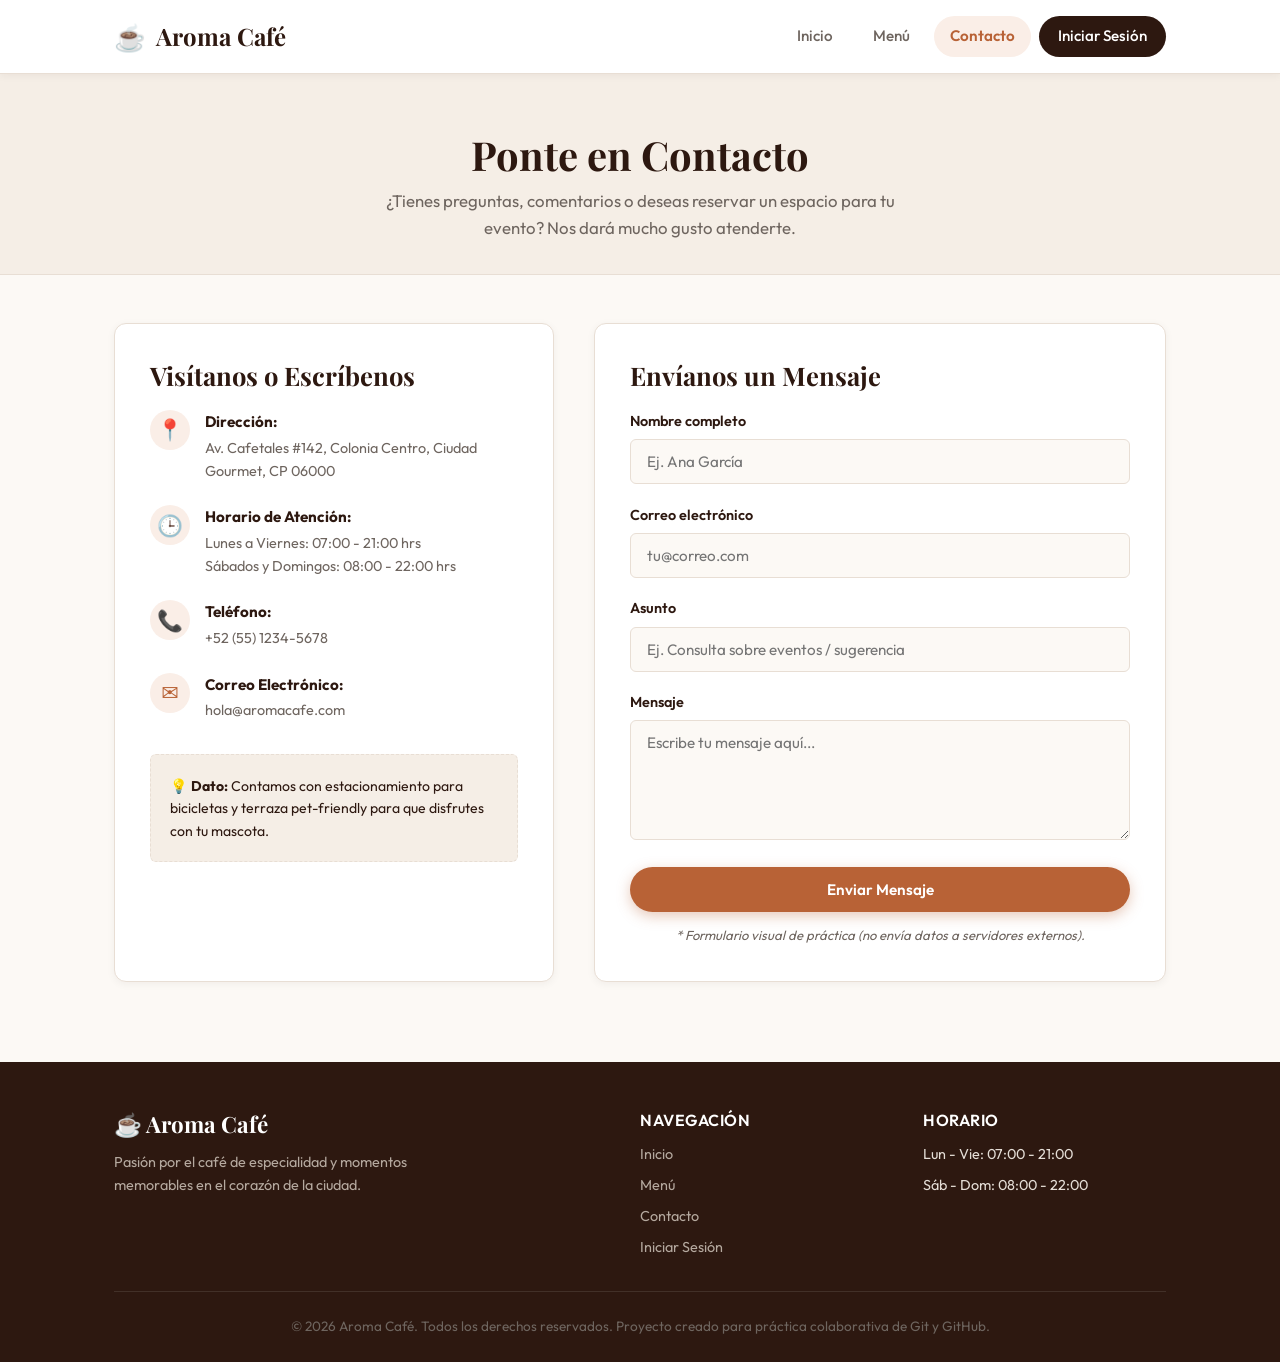
==== pages/contact.html @ f4ea8439 "Project Init" ====
<!DOCTYPE html>
<html lang="es">
<head>
  <meta charset="UTF-8">
  <meta name="viewport" content="width=device-width, initial-scale=1.0">
  <meta name="description" content="Contacto - Aroma Café. Horarios, ubicación y formulario de contacto.">
  <title>Aroma Café | Contacto</title>
  <link rel="stylesheet" href="../css/styles.css">
</head>
<body>

  <!-- Encabezado y Navegación -->
  <header class="site-header">
    <div class="container">
      <a href="../index.html" class="brand" id="brand-logo">
        <span class="brand-icon">☕</span>
        <span>Aroma Café</span>
      </a>
      <nav>
        <ul class="main-nav">
          <li><a href="../index.html" class="nav-link" id="nav-home">Inicio</a></li>
          <li><a href="menu.html" class="nav-link" id="nav-menu">Menú</a></li>
          <li><a href="contact.html" class="nav-link active" id="nav-contact">Contacto</a></li>
          <li><a href="login.html" class="nav-link btn-nav" id="nav-login">Iniciar Sesión</a></li>
        </ul>
      </nav>
    </div>
  </header>

  <main>
    <!-- Encabezado de la página -->
    <section class="page-header">
      <div class="container">
        <h1>Ponte en Contacto</h1>
        <p>¿Tienes preguntas, comentarios o deseas reservar un espacio para tu evento? Nos dará mucho gusto atenderte.</p>
      </div>
    </section>

    <!-- Contenido Principal: Datos y Formulario -->
    <section class="contact-section">
      <div class="container">
        <div class="contact-layout">

          <!-- Información de Contacto -->
          <aside class="contact-info-card">
            <h2>Visítanos o Escríbenos</h2>
            
            <ul class="info-list">
              <li class="info-item">
                <span class="info-icon">📍</span>
                <div class="info-content">
                  <strong>Dirección:</strong>
                  <p>Av. Cafetales #142, Colonia Centro, Ciudad Gourmet, CP 06000</p>
                </div>
              </li>

              <li class="info-item">
                <span class="info-icon">🕒</span>
                <div class="info-content">
                  <strong>Horario de Atención:</strong>
                  <p>Lunes a Viernes: 07:00 - 21:00 hrs</p>
                  <p>Sábados y Domingos: 08:00 - 22:00 hrs</p>
                </div>
              </li>

              <li class="info-item">
                <span class="info-icon">📞</span>
                <div class="info-content">
                  <strong>Teléfono:</strong>
                  <p>+52 (55) 1234-5678</p>
                </div>
              </li>

              <li class="info-item">
                <span class="info-icon">✉️</span>
                <div class="info-content">
                  <strong>Correo Electrónico:</strong>
                  <p>hola@aromacafe.com</p>
                </div>
              </li>
            </ul>

            <div style="background-color: var(--color-surface-soft); padding: 1.2rem; border-radius: var(--radius-sm); border: 1px dashed var(--color-border);">
              <p style="font-size: 0.88rem; margin: 0; color: var(--color-primary);">
                💡 <strong>Dato:</strong> Contamos con estacionamiento para bicicletas y terraza pet-friendly para que disfrutes con tu mascota.
              </p>
            </div>
          </aside>

          <!-- Formulario Visual de Contacto -->
          <section class="contact-form-card">
            <h2>Envíanos un Mensaje</h2>
            <form action="#" method="get" onsubmit="event.preventDefault(); alert('¡Gracias por tu mensaje! (Demostración visual)');">
              
              <div class="form-group">
                <label for="contact-name">Nombre completo</label>
                <input type="text" id="contact-name" class="form-control" placeholder="Ej. Ana García" required>
              </div>

              <div class="form-group">
                <label for="contact-email">Correo electrónico</label>
                <input type="email" id="contact-email" class="form-control" placeholder="tu@correo.com" required>
              </div>

              <div class="form-group">
                <label for="contact-subject">Asunto</label>
                <input type="text" id="contact-subject" class="form-control" placeholder="Ej. Consulta sobre eventos / sugerencia" required>
              </div>

              <div class="form-group">
                <label for="contact-message">Mensaje</label>
                <textarea id="contact-message" class="form-control" placeholder="Escribe tu mensaje aquí..." required></textarea>
              </div>

              <button type="submit" class="btn btn-primary btn-block" id="btn-submit-contact">Enviar Mensaje</button>
              <p class="form-notice">* Formulario visual de práctica (no envía datos a servidores externos).</p>
            </form>
          </section>

        </div>
      </div>
    </section>
  </main>

  <!-- Pie de Página -->
  <footer class="site-footer">
    <div class="container">
      <div class="footer-grid">
        <div class="footer-brand">
          <h3>☕ Aroma Café</h3>
          <p>Pasión por el café de especialidad y momentos memorables en el corazón de la ciudad.</p>
        </div>
        <div class="footer-col">
          <h4>Navegación</h4>
          <ul class="footer-links">
            <li><a href="../index.html">Inicio</a></li>
            <li><a href="menu.html">Menú</a></li>
            <li><a href="contact.html">Contacto</a></li>
            <li><a href="login.html">Iniciar Sesión</a></li>
          </ul>
        </div>
        <div class="footer-col">
          <h4>Horario</h4>
          <ul class="footer-links">
            <li>Lun - Vie: 07:00 - 21:00</li>
            <li>Sáb - Dom: 08:00 - 22:00</li>
          </ul>
        </div>
      </div>
      <div class="footer-bottom">
        <p>&copy; 2026 Aroma Café. Todos los derechos reservados. Proyecto creado para práctica colaborativa de Git y GitHub.</p>
      </div>
    </div>
  </footer>

</body>
</html>
---- css/styles.css ----
/* ========================================================
   Aroma Café - Estilos Globales y Diseño Responsive
   ======================================================== */

@import url('https://fonts.googleapis.com/css2?family=Outfit:wght@300;400;500;600;700&family=Playfair+Display:ital,wght@0,600;0,700;1,400&display=swap');

:root {
  --color-bg: #fcf9f5;
  --color-surface: #ffffff;
  --color-surface-soft: #f5eee6;
  --color-primary: #2d1810;
  --color-primary-light: #4a2818;
  --color-accent: #b86236;
  --color-accent-hover: #9c4f27;
  --color-accent-soft: #faeee7;
  --color-text: #26211d;
  --color-text-muted: #6e655f;
  --color-border: #e8ded4;

  --font-heading: 'Playfair Display', Georgia, serif;
  --font-body: 'Outfit', system-ui, -apple-system, sans-serif;

  --shadow-sm: 0 2px 8px rgba(45, 24, 16, 0.05);
  --shadow-md: 0 6px 20px rgba(45, 24, 16, 0.08);
  --shadow-lg: 0 12px 32px rgba(45, 24, 16, 0.12);

  --radius-sm: 6px;
  --radius-md: 12px;
  --radius-lg: 20px;
  --radius-full: 9999px;

  --transition: all 0.25s ease;
  --container-width: 1100px;
}

/* Reset y Bases */
*, *::before, *::after {
  box-sizing: border-box;
  margin: 0;
  padding: 0;
}

html {
  scroll-behavior: smooth;
}

body {
  font-family: var(--font-body);
  background-color: var(--color-bg);
  color: var(--color-text);
  line-height: 1.6;
  min-height: 100vh;
  display: flex;
  flex-direction: column;
}

/* Tipografía */
h1, h2, h3, h4 {
  font-family: var(--font-heading);
  color: var(--color-primary);
  line-height: 1.25;
}

p {
  color: var(--color-text-muted);
}

a {
  color: inherit;
  text-decoration: none;
  transition: var(--transition);
}

/* Contenedor */
.container {
  width: 100%;
  max-width: var(--container-width);
  margin: 0 auto;
  padding: 0 1.5rem;
}

/* Encabezado y Navegación */
.site-header {
  background-color: var(--color-surface);
  border-bottom: 1px solid var(--color-border);
  position: sticky;
  top: 0;
  z-index: 100;
  box-shadow: var(--shadow-sm);
}

.site-header .container {
  display: flex;
  justify-content: space-between;
  align-items: center;
  padding-top: 1rem;
  padding-bottom: 1rem;
}

.brand {
  display: flex;
  align-items: center;
  gap: 0.6rem;
  font-family: var(--font-heading);
  font-size: 1.5rem;
  font-weight: 700;
  color: var(--color-primary);
}

.brand-icon {
  font-size: 1.6rem;
}

.main-nav {
  display: flex;
  gap: 0.5rem;
  align-items: center;
  list-style: none;
}

.nav-link {
  display: inline-block;
  padding: 0.5rem 1rem;
  font-size: 0.95rem;
  font-weight: 500;
  color: var(--color-text-muted);
  border-radius: var(--radius-full);
  transition: var(--transition);
}

.nav-link:hover {
  color: var(--color-accent);
  background-color: var(--color-accent-soft);
}

.nav-link.active {
  color: var(--color-accent);
  background-color: var(--color-accent-soft);
  font-weight: 600;
}

.nav-link.btn-nav {
  background-color: var(--color-primary);
  color: #ffffff;
  padding: 0.5rem 1.2rem;
}

.nav-link.btn-nav:hover {
  background-color: var(--color-accent);
  color: #ffffff;
}

/* Botones */
.btn {
  display: inline-flex;
  align-items: center;
  justify-content: center;
  gap: 0.5rem;
  font-family: var(--font-body);
  font-size: 0.95rem;
  font-weight: 600;
  padding: 0.75rem 1.6rem;
  border-radius: var(--radius-full);
  border: 1px solid transparent;
  cursor: pointer;
  transition: var(--transition);
  text-decoration: none;
}

.btn-primary {
  background-color: var(--color-accent);
  color: #ffffff;
  box-shadow: 0 4px 14px rgba(184, 98, 54, 0.35);
}

.btn-primary:hover {
  background-color: var(--color-accent-hover);
  transform: translateY(-2px);
  box-shadow: 0 6px 18px rgba(184, 98, 54, 0.45);
}

.btn-secondary {
  background-color: transparent;
  color: var(--color-primary);
  border-color: var(--color-primary);
}

.btn-secondary:hover {
  background-color: var(--color-surface-soft);
  transform: translateY(-2px);
}

.btn-block {
  width: 100%;
}

/* Hero Section (Inicio) */
.hero {
  padding: 5rem 0 4rem;
  text-align: center;
  background: radial-gradient(circle at top, #fff3ea 0%, var(--color-bg) 70%);
}

.hero-badge {
  display: inline-block;
  background-color: var(--color-accent-soft);
  color: var(--color-accent);
  padding: 0.35rem 1rem;
  font-size: 0.85rem;
  font-weight: 600;
  letter-spacing: 0.5px;
  text-transform: uppercase;
  border-radius: var(--radius-full);
  margin-bottom: 1.2rem;
  border: 1px solid rgba(184, 98, 54, 0.2);
}

.hero-title {
  font-size: 3rem;
  margin-bottom: 1.2rem;
  max-width: 780px;
  margin-left: auto;
  margin-right: auto;
}

.hero-subtitle {
  font-size: 1.15rem;
  max-width: 620px;
  margin: 0 auto 2.2rem;
}

.hero-actions {
  display: flex;
  justify-content: center;
  gap: 1rem;
  flex-wrap: wrap;
}

/* Sección de Características (Inicio) */
.features {
  padding: 4rem 0;
}

.features-grid {
  display: grid;
  grid-template-columns: repeat(auto-fit, minmax(280px, 1fr));
  gap: 2rem;
}

.feature-card {
  background-color: var(--color-surface);
  border: 1px solid var(--color-border);
  border-radius: var(--radius-md);
  padding: 2rem;
  text-align: center;
  transition: var(--transition);
  box-shadow: var(--shadow-sm);
}

.feature-card:hover {
  transform: translateY(-4px);
  box-shadow: var(--shadow-md);
  border-color: var(--color-accent);
}

.feature-icon {
  font-size: 2.4rem;
  margin-bottom: 1rem;
  display: inline-block;
}

.feature-card h3 {
  font-size: 1.3rem;
  margin-bottom: 0.6rem;
}

/* Banner de Frase / Experiencia */
.quote-banner {
  background-color: var(--color-surface-soft);
  border-top: 1px solid var(--color-border);
  border-bottom: 1px solid var(--color-border);
  padding: 3.5rem 0;
  text-align: center;
  margin-top: 2rem;
}

.quote-banner blockquote {
  font-family: var(--font-heading);
  font-style: italic;
  font-size: 1.4rem;
  color: var(--color-primary);
  max-width: 750px;
  margin: 0 auto 0.8rem;
}

.quote-banner cite {
  font-size: 0.9rem;
  color: var(--color-accent);
  font-weight: 600;
  text-transform: uppercase;
  letter-spacing: 1px;
}

/* Encabezados de Página Interna */
.page-header {
  padding: 3.5rem 0 2rem;
  text-align: center;
  background-color: var(--color-surface-soft);
  border-bottom: 1px solid var(--color-border);
  margin-bottom: 3rem;
}

.page-header h1 {
  font-size: 2.5rem;
  margin-bottom: 0.5rem;
}

.page-header p {
  font-size: 1.05rem;
  max-width: 550px;
  margin: 0 auto;
}

/* Menú de Productos */
.menu-section {
  padding-bottom: 5rem;
}

.menu-grid {
  display: grid;
  grid-template-columns: repeat(auto-fit, minmax(260px, 1fr));
  gap: 2rem;
}

.product-card {
  background-color: var(--color-surface);
  border: 1px solid var(--color-border);
  border-radius: var(--radius-md);
  padding: 1.8rem;
  display: flex;
  flex-direction: column;
  justify-content: space-between;
  transition: var(--transition);
  box-shadow: var(--shadow-sm);
  position: relative;
}

.product-card:hover {
  transform: translateY(-4px);
  box-shadow: var(--shadow-md);
  border-color: var(--color-accent);
}

.product-badge {
  position: absolute;
  top: 1rem;
  right: 1rem;
  background-color: var(--color-accent-soft);
  color: var(--color-accent);
  font-size: 0.75rem;
  font-weight: 700;
  padding: 0.2rem 0.6rem;
  border-radius: var(--radius-full);
  text-transform: uppercase;
}

.product-icon {
  font-size: 2.8rem;
  margin-bottom: 1rem;
}

.product-card h3 {
  font-size: 1.35rem;
  margin-bottom: 0.5rem;
}

.product-card p {
  font-size: 0.92rem;
  margin-bottom: 1.4rem;
  flex-grow: 1;
}

.product-footer {
  display: flex;
  justify-content: space-between;
  align-items: center;
  padding-top: 1rem;
  border-top: 1px dashed var(--color-border);
}

.product-price {
  font-family: var(--font-heading);
  font-size: 1.4rem;
  font-weight: 700;
  color: var(--color-accent);
}

.product-status {
  font-size: 0.8rem;
  color: #2e7d32;
  font-weight: 600;
}

/* Página de Contacto */
.contact-section {
  padding-bottom: 5rem;
}

.contact-layout {
  display: grid;
  grid-template-columns: 1fr 1.3fr;
  gap: 2.5rem;
}

.contact-info-card,
.contact-form-card {
  background-color: var(--color-surface);
  border: 1px solid var(--color-border);
  border-radius: var(--radius-md);
  padding: 2.2rem;
  box-shadow: var(--shadow-sm);
}

.contact-info-card h2,
.contact-form-card h2 {
  font-size: 1.6rem;
  margin-bottom: 1.2rem;
}

.info-list {
  list-style: none;
  display: flex;
  flex-direction: column;
  gap: 1.4rem;
  margin-bottom: 2rem;
}

.info-item {
  display: flex;
  align-items: flex-start;
  gap: 0.9rem;
}

.info-icon {
  font-size: 1.3rem;
  color: var(--color-accent);
  background-color: var(--color-accent-soft);
  width: 40px;
  height: 40px;
  display: flex;
  align-items: center;
  justify-content: center;
  border-radius: var(--radius-full);
  flex-shrink: 0;
}

.info-content strong {
  display: block;
  font-size: 0.95rem;
  color: var(--color-primary);
  margin-bottom: 0.15rem;
}

.info-content p {
  font-size: 0.9rem;
  margin: 0;
}

/* Formularios */
.form-group {
  margin-bottom: 1.2rem;
}

.form-group label {
  display: block;
  font-size: 0.9rem;
  font-weight: 600;
  color: var(--color-primary);
  margin-bottom: 0.4rem;
}

.form-control {
  width: 100%;
  font-family: var(--font-body);
  font-size: 0.95rem;
  padding: 0.75rem 1rem;
  border: 1px solid var(--color-border);
  border-radius: var(--radius-sm);
  background-color: var(--color-bg);
  color: var(--color-text);
  transition: var(--transition);
}

.form-control:focus {
  outline: none;
  border-color: var(--color-accent);
  box-shadow: 0 0 0 3px rgba(184, 98, 54, 0.15);
  background-color: #ffffff;
}

textarea.form-control {
  min-height: 120px;
  resize: vertical;
}

.form-notice {
  font-size: 0.82rem;
  color: var(--color-text-muted);
  margin-top: 0.8rem;
  text-align: center;
  font-style: italic;
}

/* Página de Inicio de Sesión */
.login-section {
  display: flex;
  justify-content: center;
  align-items: center;
  padding: 3rem 0 5rem;
  flex-grow: 1;
}

.login-card {
  background-color: var(--color-surface);
  border: 1px solid var(--color-border);
  border-radius: var(--radius-lg);
  padding: 2.5rem;
  width: 100%;
  max-width: 440px;
  box-shadow: var(--shadow-md);
  text-align: center;
}

.login-header {
  margin-bottom: 2rem;
}

.login-logo {
  font-size: 3rem;
  display: inline-block;
  margin-bottom: 0.8rem;
}

.login-header h1 {
  font-size: 1.8rem;
  margin-bottom: 0.4rem;
}

.login-form {
  text-align: left;
}

.form-options {
  display: flex;
  justify-content: space-between;
  align-items: center;
  font-size: 0.85rem;
  margin-bottom: 1.4rem;
}

.checkbox-label {
  display: flex;
  align-items: center;
  gap: 0.4rem;
  cursor: pointer;
  color: var(--color-text-muted);
}

.checkbox-label input {
  accent-color: var(--color-accent);
}

.forgot-link {
  color: var(--color-accent);
  font-weight: 500;
}

.forgot-link:hover {
  text-decoration: underline;
}

.login-footer {
  margin-top: 1.8rem;
  padding-top: 1.4rem;
  border-top: 1px solid var(--color-border);
  font-size: 0.9rem;
}

.login-footer a {
  color: var(--color-accent);
  font-weight: 600;
}

.login-footer a:hover {
  text-decoration: underline;
}

/* Pie de Página */
.site-footer {
  margin-top: auto;
  background-color: var(--color-primary);
  color: #e5ded7;
  padding: 3rem 0 1.5rem;
}

.footer-grid {
  display: grid;
  grid-template-columns: 2fr 1fr 1fr;
  gap: 2.5rem;
  margin-bottom: 2rem;
}

.footer-brand h3 {
  color: #ffffff;
  font-size: 1.4rem;
  margin-bottom: 0.8rem;
}

.footer-brand p {
  color: #b5a99f;
  max-width: 320px;
  font-size: 0.9rem;
}

.footer-col h4 {
  color: #ffffff;
  font-size: 1rem;
  margin-bottom: 0.8rem;
  font-family: var(--font-body);
  font-weight: 600;
  text-transform: uppercase;
  letter-spacing: 0.5px;
}

.footer-links {
  list-style: none;
  display: flex;
  flex-direction: column;
  gap: 0.5rem;
  font-size: 0.9rem;
}

.footer-links a {
  color: #b5a99f;
}

.footer-links a:hover {
  color: #ffffff;
}

.footer-bottom {
  border-top: 1px solid rgba(255, 255, 255, 0.1);
  padding-top: 1.5rem;
  text-align: center;
  font-size: 0.85rem;
  color: #9c9086;
}

/* Media Queries (Responsive) */
@media (max-width: 768px) {
  .site-header .container {
    flex-direction: column;
    gap: 1rem;
  }

  .main-nav {
    flex-wrap: wrap;
    justify-content: center;
    gap: 0.4rem;
  }

  .nav-link {
    padding: 0.4rem 0.8rem;
    font-size: 0.88rem;
  }

  .hero {
    padding: 3.5rem 0 2.5rem;
  }

  .hero-title {
    font-size: 2.2rem;
  }

  .hero-subtitle {
    font-size: 1rem;
  }

  .contact-layout {
    grid-template-columns: 1fr;
  }

  .footer-grid {
    grid-template-columns: 1fr;
    gap: 1.8rem;
  }

  .page-header {
    padding: 2.5rem 0 1.5rem;
  }

  .page-header h1 {
    font-size: 2rem;
  }

  .login-card {
    padding: 2rem 1.5rem;
  }
}
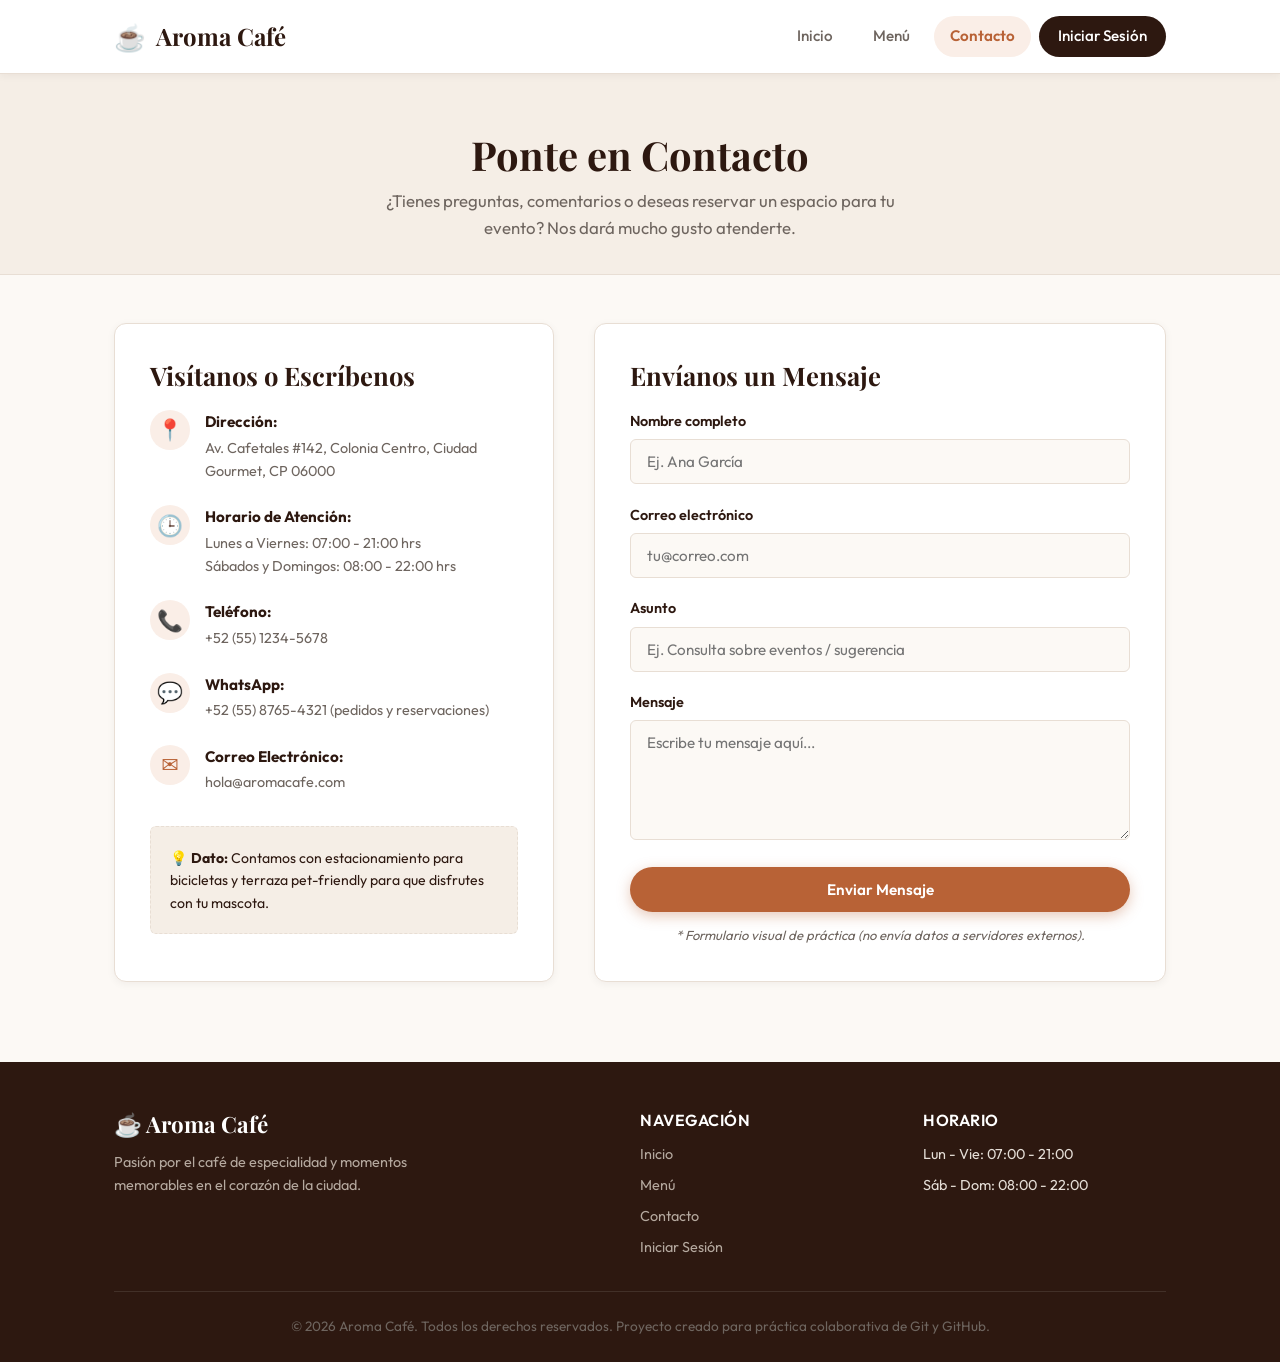
==== commit 530507ef: "feat(contact): agregar canal de WhatsApp a la tarjeta de contacto" ====
--- a/pages/contact.html
+++ b/pages/contact.html
@@ -68,6 +68,14 @@
                 <div class="info-content">
                   <strong>Teléfono:</strong>
                   <p>+52 (55) 1234-5678</p>
+                </div>
+              </li>
+
+              <li class="info-item">
+                <span class="info-icon">💬</span>
+                <div class="info-content">
+                  <strong>WhatsApp:</strong>
+                  <p>+52 (55) 8765-4321 (pedidos y reservaciones)</p>
                 </div>
               </li>
 
--- a/css/styles.css
+++ b/css/styles.css
@@ -364,6 +364,11 @@
   text-transform: uppercase;
 }
 
+.product-badge-limited {
+  background-color: var(--color-primary);
+  color: #ffffff;
+}
+
 .product-icon {
   font-size: 2.8rem;
   margin-bottom: 1rem;
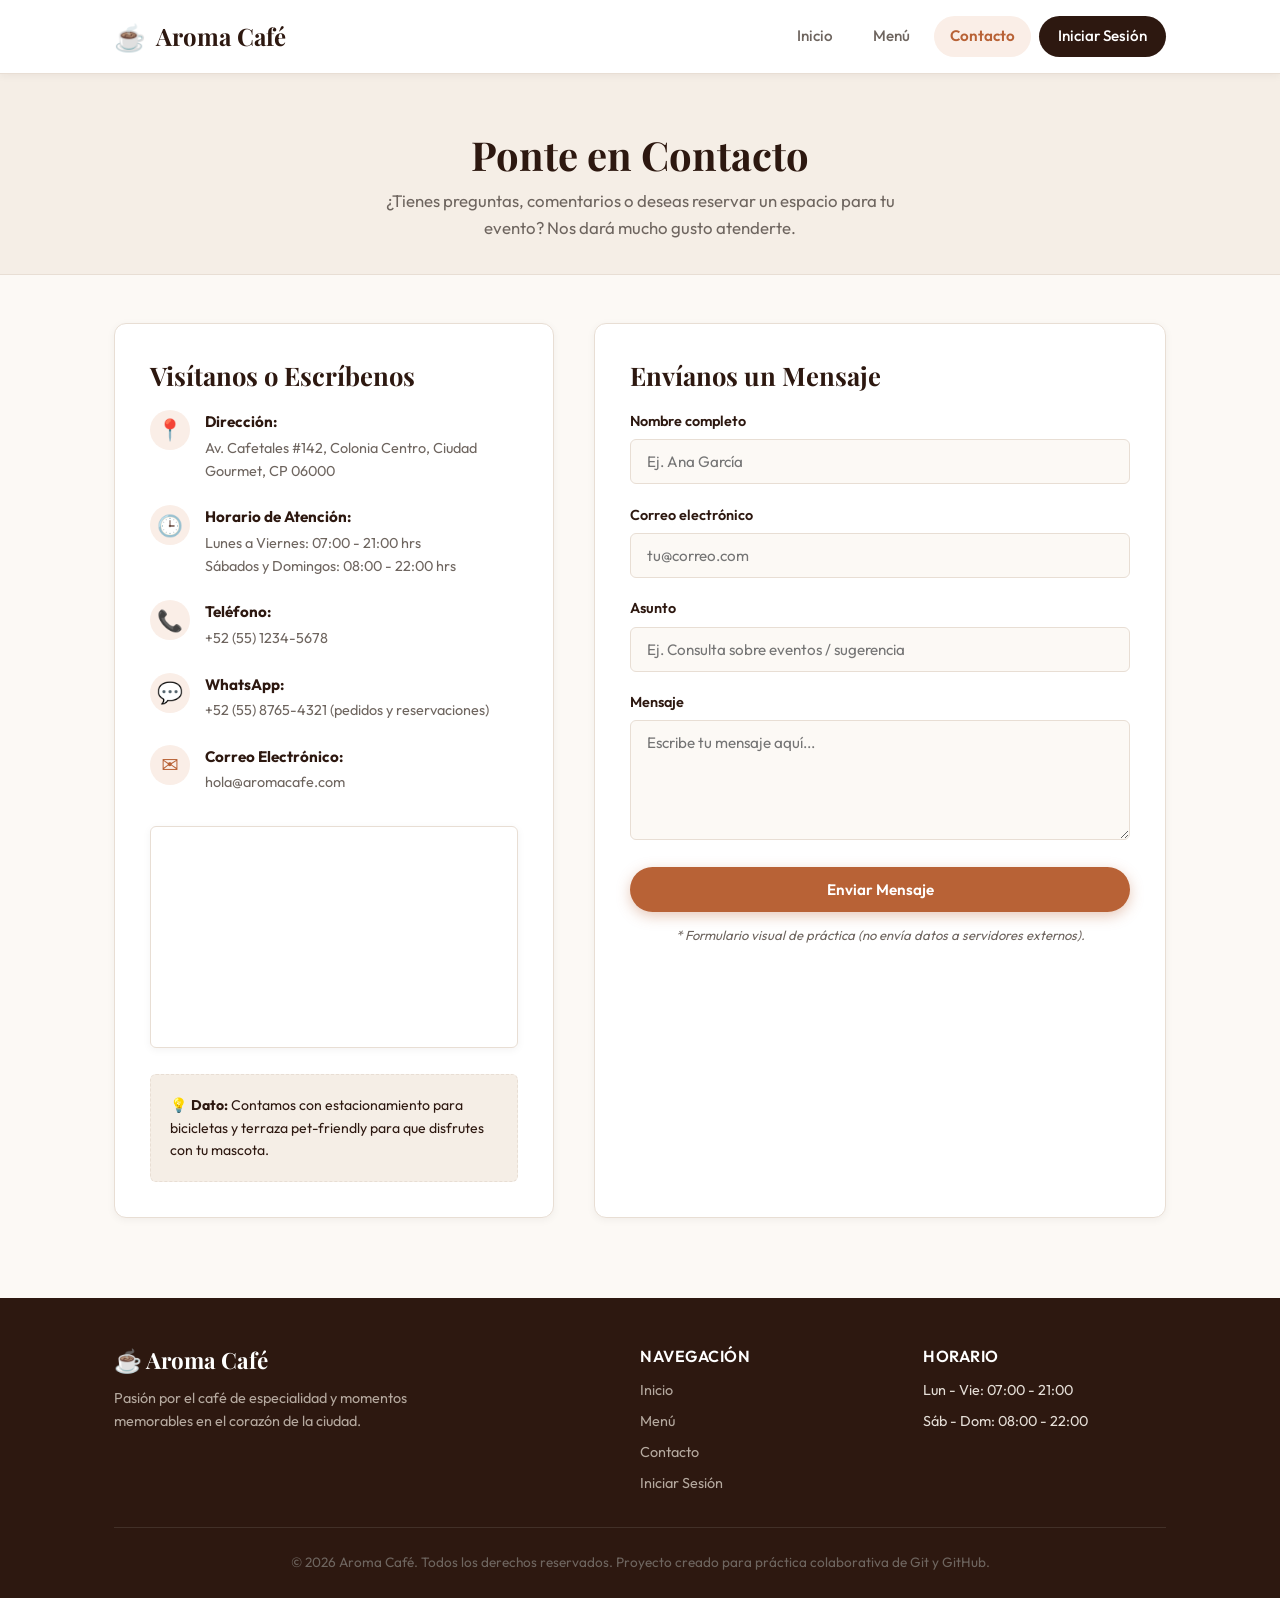
==== commit 0a01e0a1: "feat(contact): embeber mapa de ubicación con estilos" ====
--- a/pages/contact.html
+++ b/pages/contact.html
@@ -88,6 +88,14 @@
               </li>
             </ul>
 
+            <div class="map-embed">
+              <iframe
+                title="Mapa de ubicación de Aroma Café"
+                src="https://www.openstreetmap.org/export/embed.html?bbox=-99.1452%2C19.4280%2C-99.1252%2C19.4380&layer=mapnik&marker=19.4330%2C-99.1352"
+                loading="lazy">
+              </iframe>
+            </div>
+
             <div style="background-color: var(--color-surface-soft); padding: 1.2rem; border-radius: var(--radius-sm); border: 1px dashed var(--color-border);">
               <p style="font-size: 0.88rem; margin: 0; color: var(--color-primary);">
                 💡 <strong>Dato:</strong> Contamos con estacionamiento para bicicletas y terraza pet-friendly para que disfrutes con tu mascota.
--- a/css/styles.css
+++ b/css/styles.css
@@ -471,6 +471,22 @@
   margin: 0;
 }
 
+/* Mapa embebido (Contacto) */
+.map-embed {
+  margin-bottom: 1.6rem;
+  border: 1px solid var(--color-border);
+  border-radius: var(--radius-sm);
+  overflow: hidden;
+  box-shadow: var(--shadow-sm);
+}
+
+.map-embed iframe {
+  display: block;
+  width: 100%;
+  height: 220px;
+  border: 0;
+}
+
 /* Formularios */
 .form-group {
   margin-bottom: 1.2rem;
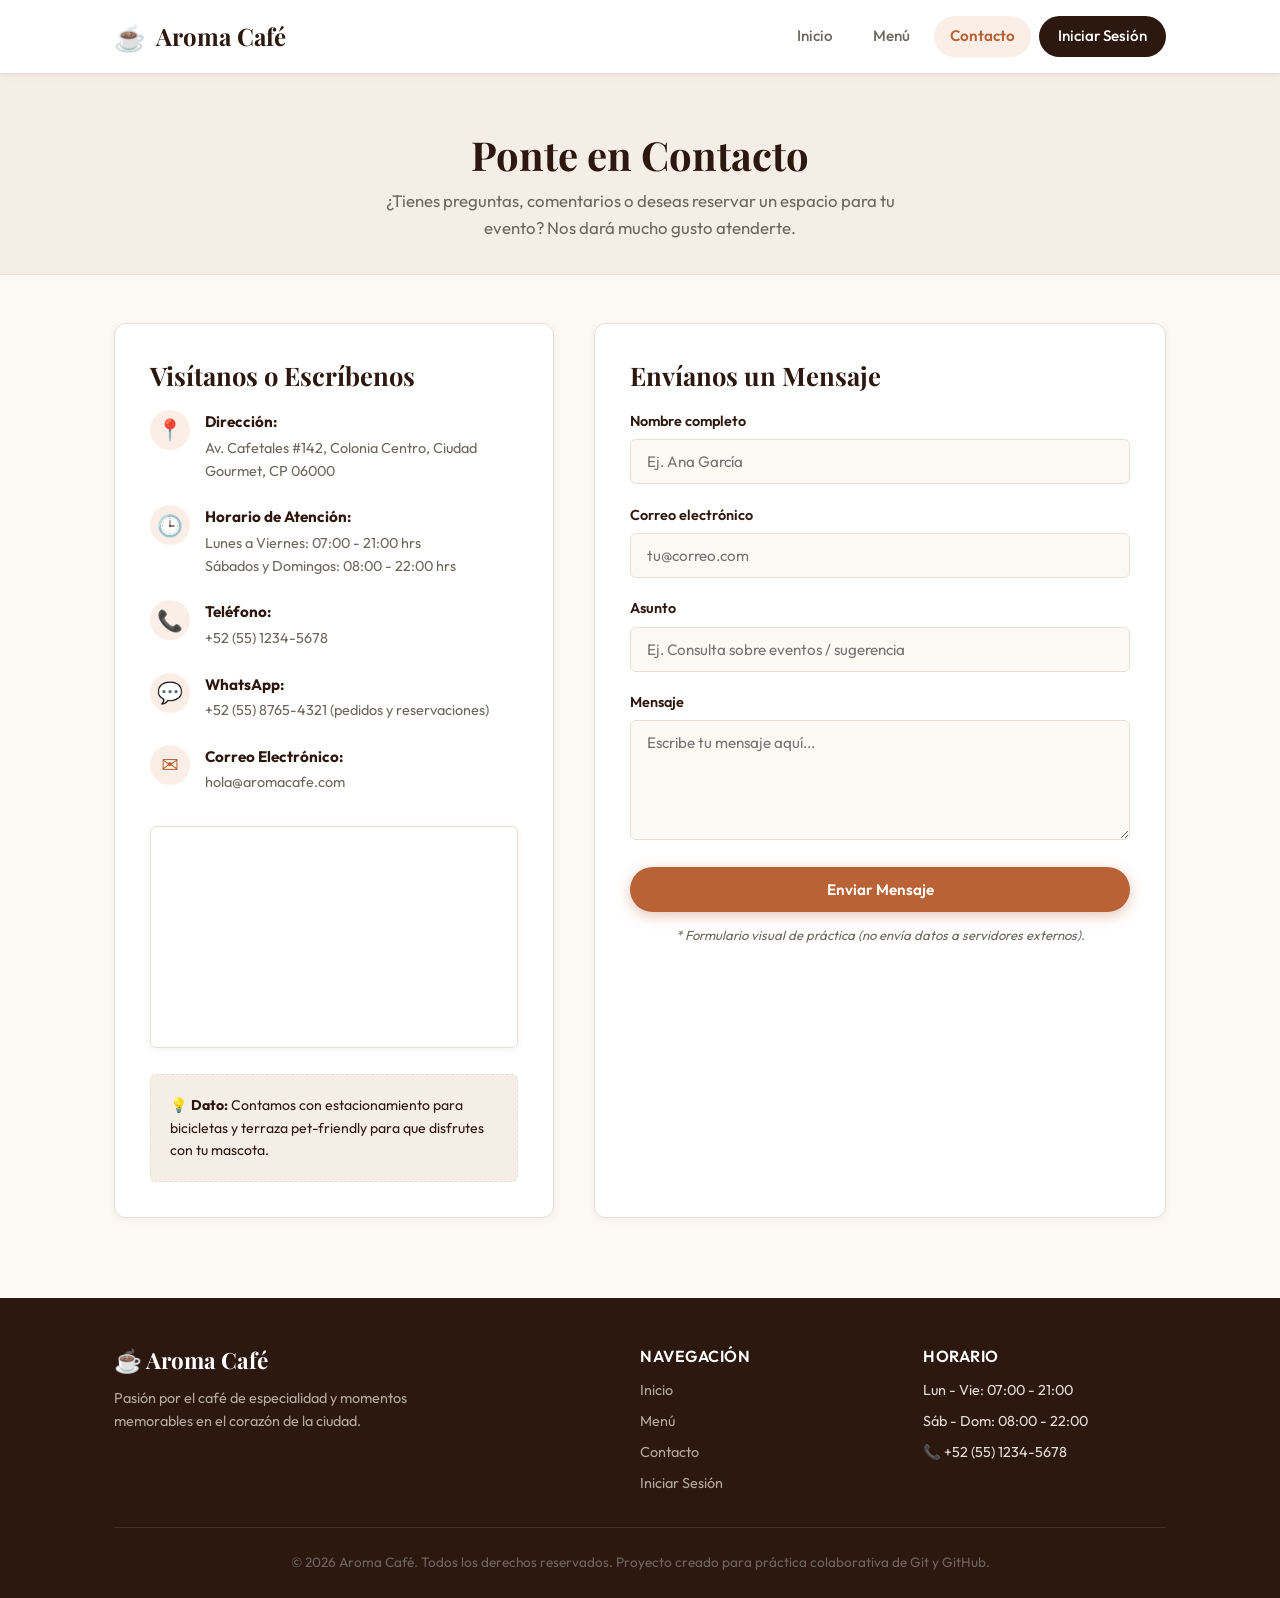
==== commit 6862bfb0: "fix(footer): agregar teléfono al pie de las 4 páginas" ====
--- a/pages/contact.html
+++ b/pages/contact.html
@@ -160,6 +160,7 @@
           <ul class="footer-links">
             <li>Lun - Vie: 07:00 - 21:00</li>
             <li>Sáb - Dom: 08:00 - 22:00</li>
+            <li>📞 +52 (55) 1234-5678</li>
           </ul>
         </div>
       </div>
